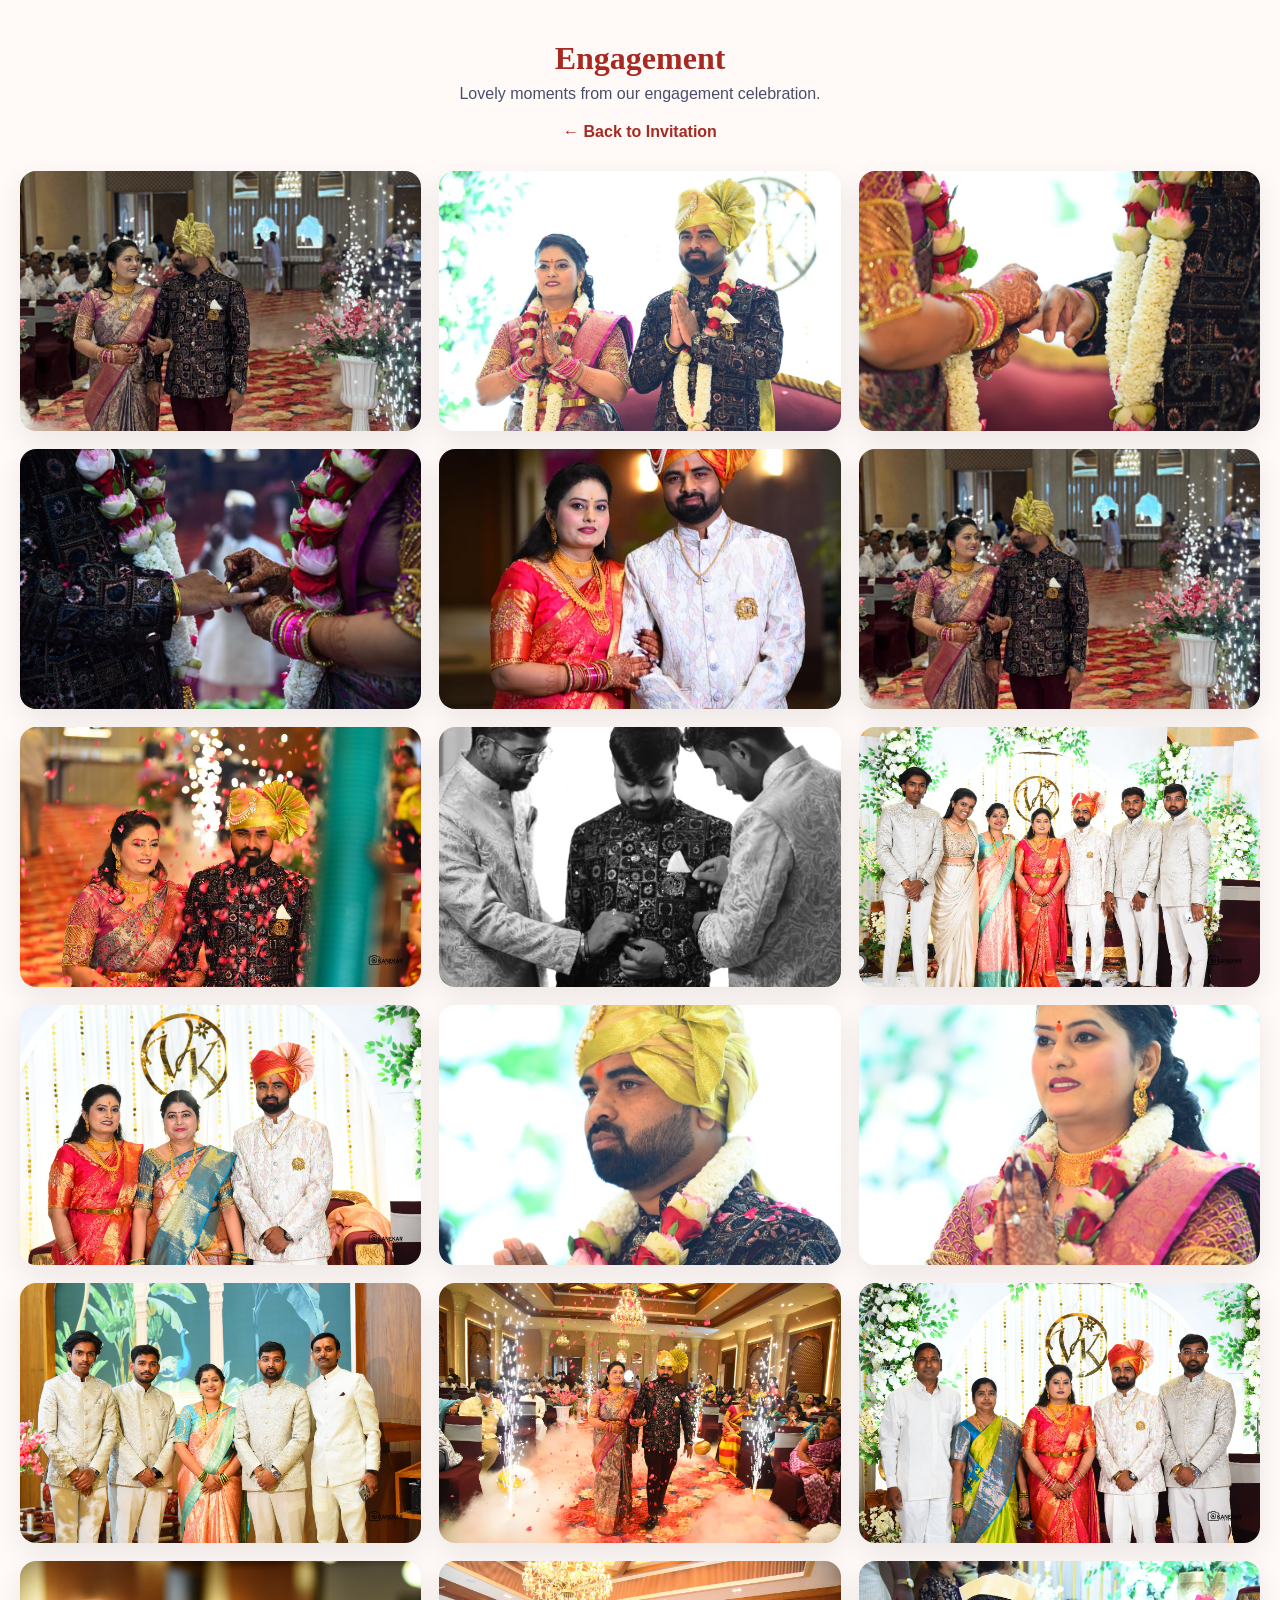
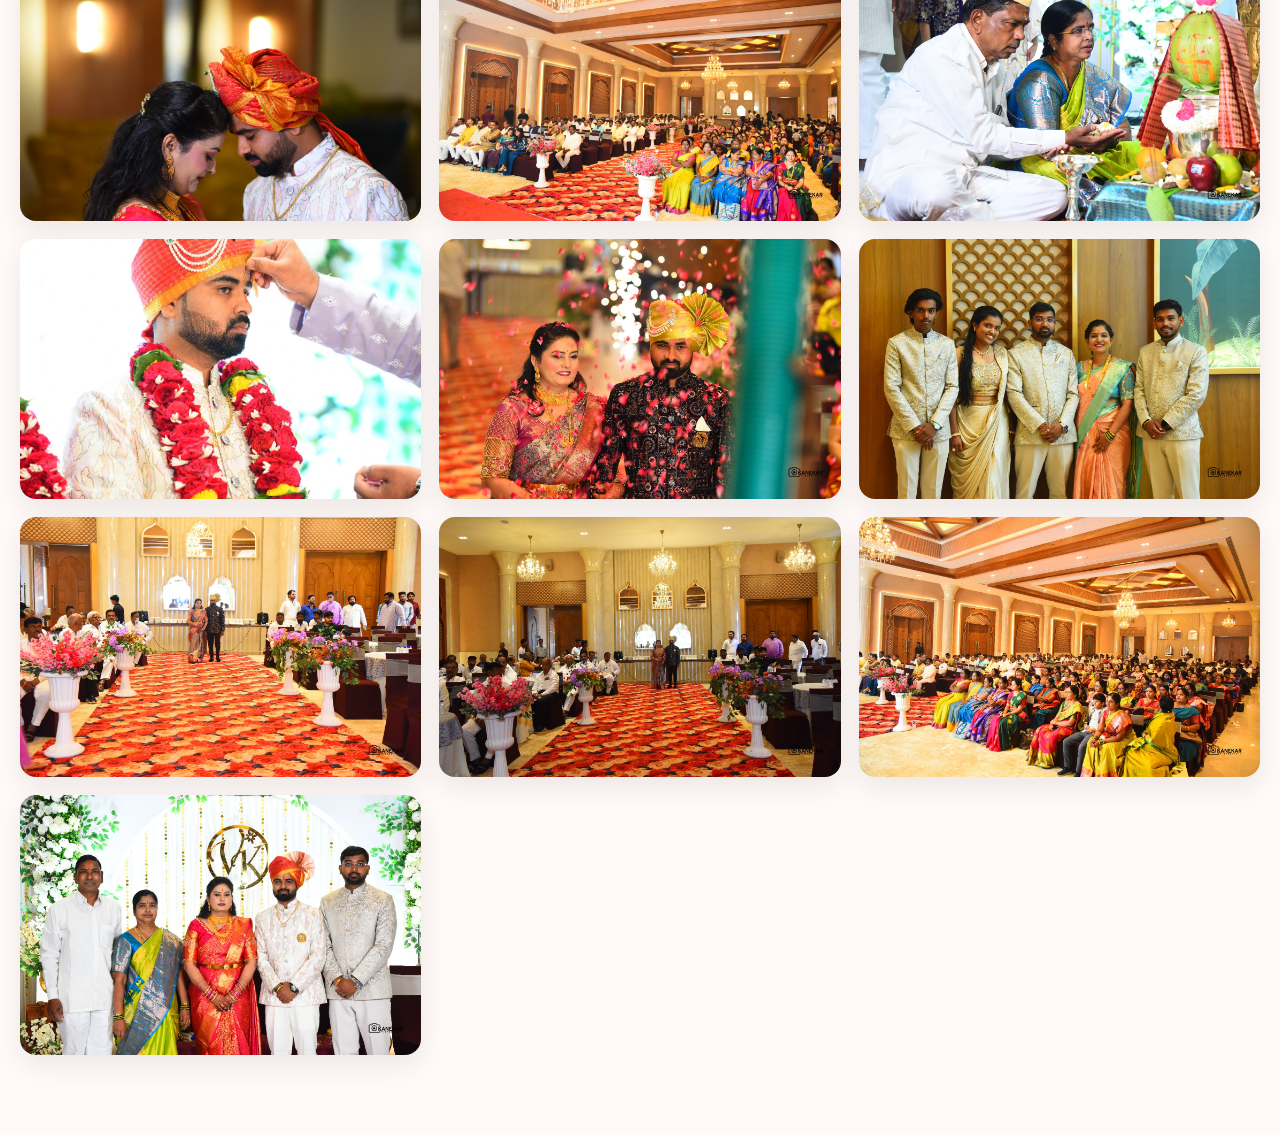
==== engagement.html @ efcaa535 "Initial commit" ====
<!DOCTYPE html>
<html lang="en">
<head>
  <meta charset="UTF-8" />
  <meta name="viewport" content="width=device-width, initial-scale=1.0" />
  <meta http-equiv="Cache-Control" content="no-cache, no-store, must-revalidate">
  <meta http-equiv="Pragma" content="no-cache">
  <meta http-equiv="Expires" content="0">
  <title>Engagement</title>
  <link rel="stylesheet" href="style.css" />
  <style>
    body { background: #fffaf7; color: #4a4e69; }
    .album-page { max-width: 1400px; margin: 0 auto; padding: 40px 20px 80px; }
    .album-header { text-align: center; margin-bottom: 30px; }
    .album-header h1 { font-family: 'Cinzel', serif; color: #a62a22; margin-bottom: 8px; }
    .album-grid { display: grid; grid-template-columns: repeat(3, 1fr); gap: 18px; }
    .album-card { background: #fff; border-radius: 16px; overflow: hidden; box-shadow: 0 10px 28px rgba(0,0,0,0.08); }
    .album-card img { width: 100%; height: 260px; object-fit: cover; display: block; }
    .back-link { display: inline-block; margin-top: 20px; color: #a62a22; text-decoration: none; font-weight: 600; }
    @media (max-width: 768px) { .album-grid { grid-template-columns: 1fr; } }
  </style>
</head>
<body>
  <div class="album-page">
    <div class="album-header">
      <h1>Engagement</h1>
      <p>Lovely moments from our engagement celebration.</p>
      <a class="back-link" href="index.html">← Back to Invitation</a>
    </div>
    <div class="album-grid">
      <div class="album-card"><img src="engaagment/1.jpeg" alt="Engagement 1" loading="lazy"></div>
      <div class="album-card"><img src="engaagment/2.jpeg" alt="Engagement 2" loading="lazy"></div>
      <div class="album-card"><img src="engaagment/3.jpeg" alt="Engagement 3" loading="lazy"></div>
      <div class="album-card"><img src="engaagment/4.jpeg" alt="Engagement 4" loading="lazy"></div>
      <div class="album-card"><img src="engaagment/5.jpeg" alt="Engagement 5" loading="lazy"></div>
      <div class="album-card"><img src="engaagment/6.jpeg" alt="Engagement 6" loading="lazy"></div>
      <div class="album-card"><img src="engaagment/7.jpeg" alt="Engagement 7" loading="lazy"></div>
      <div class="album-card"><img src="engaagment/8.jpeg" alt="Engagement 8" loading="lazy"></div>
      <div class="album-card"><img src="engaagment/9.jpeg" alt="Engagement 9" loading="lazy"></div>
      <div class="album-card"><img src="engaagment/10.jpeg" alt="Engagement 10" loading="lazy"></div>
      <div class="album-card"><img src="engaagment/11.jpeg" alt="Engagement 11" loading="lazy"></div>
      <div class="album-card"><img src="engaagment/12.jpeg" alt="Engagement 12" loading="lazy"></div>
      <div class="album-card"><img src="engaagment/13.jpeg" alt="Engagement 13" loading="lazy"></div>
      <div class="album-card"><img src="engaagment/14.jpeg" alt="Engagement 14" loading="lazy"></div>
      <div class="album-card"><img src="engaagment/15.jpeg" alt="Engagement 15" loading="lazy"></div>
      <div class="album-card"><img src="engaagment/16.jpeg" alt="Engagement 16" loading="lazy"></div>
      <div class="album-card"><img src="engaagment/17.jpeg" alt="Engagement 17" loading="lazy"></div>
      <div class="album-card"><img src="engaagment/18.jpeg" alt="Engagement 18" loading="lazy"></div>
      <div class="album-card"><img src="engaagment/19.jpeg" alt="Engagement 19" loading="lazy"></div>
      <div class="album-card"><img src="engaagment/20.jpeg" alt="Engagement 20" loading="lazy"></div>
      <div class="album-card"><img src="engaagment/21.jpeg" alt="Engagement 21" loading="lazy"></div>
      <div class="album-card"><img src="engaagment/22.jpeg" alt="Engagement 22" loading="lazy"></div>
      <div class="album-card"><img src="engaagment/23.jpeg" alt="Engagement 23" loading="lazy"></div>
      <div class="album-card"><img src="engaagment/24.jpeg" alt="Engagement 24" loading="lazy"></div>
      <div class="album-card"><img src="engaagment/25.jpeg" alt="Engagement 25" loading="lazy"></div>
    </div>
  </div>
</body>
</html>
---- style.css ----
/* --- CSS RESET & VARIABLES --- */
* {
    margin: 0;
    padding: 0;
    box-sizing: border-box;
    cursor: url('data:image/svg+xml;utf8,<svg xmlns="http://www.w3.org/2000/svg" width="32" height="32" viewBox="0 0 24 24"><path fill="%23d4a373" d="M12 2C6.48 2 2 6.48 2 12s4.48 10 10 10 10-4.48 10-10S17.52 2 12 2zm0 18c-4.42 0-8-3.58-8-8s3.58-8 8-8 8 3.58 8 8-3.58 8-8 8zm0-13c-2.76 0-5 2.24-5 5s2.24 5 5 5 5-2.24 5-5-2.24-5-5-5z"/></svg>') 8 8, auto;
}

a { cursor: pointer; }

:root {
    --primary-rose: #d4a373;
    --pastel-pink: #fae1dd;
    --dark-gold: #b5835a;
    --text-dark: #4a4e69;
    --bg-light: #fefae0;
    --white: #ffffff;
}

body {
    font-family: 'Montserrat', sans-serif;
    background-color: var(--bg-light);
    color: var(--text-dark);
    overflow-x: hidden;
}

/* --- 💫 LOADER ANIMATION --- */
#loader {
    position: fixed;
    top: 0;
    left: 0;
    width: 100%;
    height: 100%;
    display: flex;
    overflow: hidden;
    justify-content: center;
    align-items: center;
    z-index: 99999;
    opacity: 1;
    visibility: visible;
    transition: opacity 0.5s ease, visibility 0.5s ease;
}

#loader.hidden {
    opacity: 0;
    visibility: hidden;
}

.loader-inner {
    text-align: center;
}

.heart-beat {
    font-size: 4rem;
    animation: heartBeat 1.3s ease-in-out infinite;
    margin-bottom: 20px;
}

@keyframes heartBeat {
    0% { transform: scale(1); }
    25% { transform: scale(1.3); }
    50% { transform: scale(1); }
}

#loader p {
    font-family: 'Cinzel', serif;
    color: var(--dark-gold);
    font-size: 1.2rem;
    letter-spacing: 2px;
}

/* --- 📊 SCROLL PROGRESS BAR --- */
.scroll-progress {
    position: fixed;
    top: 0;
    left: 0;
    height: 4px;
    background: linear-gradient(90deg, #d4a373, #b5835a);
    width: 0%;
    z-index: 1000;
    box-shadow: 0 0 10px rgba(212, 163, 115, 0.5);
}

/* --- ⬆️ BACK TO TOP BUTTON --- */
.back-to-top {
    position: fixed;
    bottom: 24px;
    right: 24px;
    width: 48px;
    height: 48px;
    background-color: var(--primary-rose);
    color: var(--white);
    border: none;
    border-radius: 50%;
    font-size: 1.2rem;
    cursor: pointer;
    z-index: 998;
    opacity: 0;
    visibility: hidden;
    transition: all 0.3s ease;
    box-shadow: 0 4px 12px rgba(212, 163, 115, 0.4);
}

.back-to-top.show {
    opacity: 1;
    visibility: visible;
}

.back-to-top:hover {
    background-color: var(--dark-gold);
    transform: translateY(-3px);
    box-shadow: 0 6px 16px rgba(212, 163, 115, 0.5);
}

/* --- REUSABLE COMPONENTS --- */
.btn {
    display: inline-block;
    padding: 12px 28px;
    background-color: var(--primary-rose);
    color: var(--white);
    border: none;
    border-radius: 30px;
    font-family: 'Montserrat', sans-serif;
    font-weight: 500;
    text-decoration: none;
    cursor: pointer;
    transition: all 0.3s ease;
    box-shadow: 0 4px 15px rgba(212, 163, 115, 0.3);
}

.btn:hover {
    background-color: var(--dark-gold);
    transform: translateY(-2px);
}

.section-title {
    font-family: 'Cinzel', serif;
    font-size: 2.2rem;
    text-align: center;
    color: var(--dark-gold);
    margin-bottom: 10px;
    position: relative;
}

.section-subtitle {
    text-align: center;
    font-size: 1rem;
    font-style: italic;
    margin-bottom: 40px;
    color: #777;
}

/* --- 🌸 WELCOME GATEWAY OVERLAY --- */
.welcome-overlay {
    position: fixed;
    top: 0;
    left: 0;
    width: 100%;
    height: 100%;
    background: linear-gradient(135deg, var(--pastel-pink) 0%, #fcd5ce 100%);
    display: flex;
    justify-content: center;
    align-items: center;
    z-index: 10000;
    transition: transform 0.8s cubic-bezier(0.77, 0, 0.175, 1);
}

.welcome-overlay.dismissed {
    transform: translateY(-100%);
}

.welcome-card {
    background: rgba(255, 255, 255, 0.9);
    padding: 40px 30px;
    border-radius: 20px;
    text-align: center;
    box-shadow: 0 15px 35px rgba(0,0,0,0.1);
    max-width: 450px;
    width: 90%;
    border: 1px solid rgba(255,255,255,0.5);
    backdrop-filter: blur(10px);
    animation: fadeIn 1.2s ease-out;
}

.initials {
    font-family: 'Cinzel', serif;
    font-size: 3rem;
    color: var(--dark-gold);
    letter-spacing: 4px;
    margin: 15px 0;
}

.couple-welcome-names {
    font-family: 'Great Vibes', cursive;
    font-size: 3rem;
    color: var(--primary-rose);
    margin: 15px 0;
}

.click-instruction {
    font-size: 0.85rem;
    color: #666;
    margin-bottom: 20px;
}

/* --- 🎵 MUSIC CONTROLS IN OVERLAY --- */
.music-controls-overlay {
    margin-top: 25px;
    padding-top: 20px;
    border-top: 1px solid rgba(0, 0, 0, 0.1);
    display: flex;
    align-items: center;
    justify-content: center;
    gap: 12px;
    flex-wrap: wrap;
}

.music-controls-overlay label {
    font-size: 0.9rem;
    color: var(--text-dark);
    font-weight: 500;
}

.volume-slider {
    width: 120px;
    height: 5px;
    border-radius: 5px;
    background: linear-gradient(90deg, var(--pastel-pink), var(--primary-rose));
    outline: none;
    -webkit-appearance: none;
    appearance: none;
}

.volume-slider::-webkit-slider-thumb {
    -webkit-appearance: none;
    appearance: none;
    width: 16px;
    height: 16px;
    border-radius: 50%;
    background: var(--dark-gold);
    cursor: pointer;
    box-shadow: 0 2px 5px rgba(0, 0, 0, 0.2);
}

.volume-slider::-moz-range-thumb {
    width: 16px;
    height: 16px;
    border-radius: 50%;
    background: var(--dark-gold);
    cursor: pointer;
    border: none;
    box-shadow: 0 2px 5px rgba(0, 0, 0, 0.2);
}

#volume-display {
    font-size: 0.85rem;
    color: var(--dark-gold);
    font-weight: 600;
    min-width: 40px;
}

/* --- 🎵 FLOATING MUSIC BUTTON --- */
.music-toggle {
    position: fixed;
    bottom: 24px;
    right: 24px;
    width: 60px;
    height: 60px;
    border-radius: 50%;
    background: rgba(255, 255, 255, 0.96);
    border: 2px solid rgba(255, 255, 255, 0.96);
    color: #c67f22;
    font-size: 1.45rem;
    cursor: pointer;
    z-index: 999;
    box-shadow: 0 18px 42px rgba(0,0,0,0.32);
    display: flex;
    justify-content: center;
    align-items: center;
    backdrop-filter: blur(18px);
}

.music-toggle span {
    position: absolute;
    width: 1px;
    height: 1px;
    padding: 0;
    margin: -1px;
    overflow: hidden;
    clip: rect(0, 0, 0, 0);
    white-space: nowrap;
    border: 0;
}

.music-toggle:hover {
    transform: scale(1.08);
    box-shadow: 0 18px 40px rgba(0,0,0,0.32);
}

.music-toggle i {
    text-shadow: 0 2px 8px rgba(0,0,0,0.25);
}

.music-toggle.hidden { display: none; }

/* --- 🌸 PETALS ANIMATION --- */
#petals-container {
    position: fixed;
    top: 0;
    left: 0;
    width: 100%;
    height: 100%;
    pointer-events: none;
    z-index: 99;
    overflow: hidden;
}

.petal {
    position: absolute;
    background-color: #ffb5a7;
    border-radius: 150% 0 150% 0;
    opacity: 0.7;
    animation: fall linear infinite;
}

@keyframes fall {
    0% { transform: translateY(-10%) rotate(0deg); opacity: 0; }
    10% { opacity: 0.7; }
    90% { opacity: 0.7; }
    100% { transform: translateY(110vh) rotate(360deg); opacity: 0; }
}

/* --- 💕 FLOATING HEARTS --- */
#hearts-container {
    position: fixed;
    top: 0;
    left: 0;
    width: 100%;
    height: 100%;
    pointer-events: none;
    z-index: 99;
    overflow: hidden;
}

.heart {
    position: absolute;
    color: #ff69b4;
    opacity: 0.7;
    font-size: 1.5rem;
    animation: floatHeart linear infinite;
    text-shadow: 0 0 5px rgba(255, 105, 180, 0.5);
}

@keyframes floatHeart {
    0% { transform: translateY(0) translateX(0) rotate(0deg); opacity: 0; }
    10% { opacity: 0.8; }
    90% { opacity: 0.8; }
    100% { transform: translateY(-100vh) translateX(100px) rotate(360deg); opacity: 0; }
}

/* --- CONTENT BLUR INITIALIZATION --- */
.blur-content {
    filter: blur(10px);
    transition: filter 1s ease;
}

.clear-content {
    filter: blur(0);
}

/* --- ❤️ HERO SECTION --- */
.hero-section {
    position: relative;
    height: 100vh;
    display: flex;
    justify-content: center;
    align-items: center;
    text-align: center;
    overflow: hidden;
}

.hero-overlay {
    position: relative;
    z-index: 2;
    max-width: 980px;
    width: min(92%, 980px);
    margin: 0 auto;
    text-align: center;
    background: transparent !important;
    backdrop-filter: none !important;
    padding: 0 !important;
    border-radius: 0 !important;
    border: none !important;
    box-shadow: none !important;
}

.hero-overlay * {
    background: transparent !important;
}

.hero-details {
    display: inline-flex;
    justify-content: center;
    align-items: center;
    gap: 14px;
    flex-wrap: wrap;
    font-size: 0.98rem;
    color: rgba(255, 255, 255, 0.92);
    margin-top: 18px;
}

.hero-details span {
    display: inline-flex;
    align-items: center;
    gap: 8px;
    font-size: 0.95rem;
}

.hero-details i {
    font-size: 0.82rem;
    color: #f8e5b8;
}

.hero-tagline {
    font-size: 0.92rem;
    letter-spacing: 0.28em;
}

.hero-overlay .main-title {
    font-size: clamp(4.2rem, 8vw, 6.4rem);
}

.hero-landing-text .hero-subtitle {
    font-size: 1.15rem;
}

.hero-overlay .ampersand {
    color: #f2c04e;
}

.hero-carousel-overlay {
    position: absolute;
    inset: 0;
    background: linear-gradient(180deg, rgba(0, 0, 0, 0.12), rgba(0, 0, 0, 0.24));
}

.hero-overlay {
    position: relative;
    z-index: 2;
    max-width: 100%;
    width: 100%;
    margin: 0 auto;
    text-align: center;
    background: transparent !important;
    backdrop-filter: none !important;
    padding: 0 !important;
    border-radius: 0 !important;
    border: none !important;
    box-shadow: none !important;
}

.hero-overlay * {
    background: transparent !important;
    border: none !important;
    box-shadow: none !important;
}

.hero-details {
    display: inline-flex;
    justify-content: center;
    align-items: center;
    flex-wrap: wrap;
    gap: 12px;
    font-size: 0.95rem;
    color: rgba(255, 255, 255, 0.92);
    margin-top: 16px;
}

.hero-details span {
    display: inline-flex;
    align-items: center;
    gap: 8px;
    font-size: 0.95rem;
    font-weight: 400;
}

.hero-details i {
    font-size: 0.8rem;
    color: #f8e5b8;
}

.hero-tagline {
    font-size: 0.9rem;
    letter-spacing: 0.28em;
}

.hero-overlay .main-title {
    font-size: clamp(4.4rem, 8vw, 6.6rem);
}

.hero-landing-text .hero-subtitle {
    font-size: 1.1rem;
}

.hero-carousel-container {
    position: absolute;
    inset: 0;
    z-index: 0;
}

.hero-carousel-track {
    position: relative;
    width: 100%;
    height: 100%;
}

.hero-carousel-slide {
    position: absolute;
    inset: 0;
    opacity: 0;
    transition: opacity 0.7s ease;
}

.hero-carousel-slide.active {
    opacity: 1;
}

.hero-carousel-slide img {
    width: 100%;
    height: 100%;
    object-fit: cover;
    object-position: center;
}

.hero-carousel-overlay {
    position: absolute;
    inset: 0;
    background: linear-gradient(180deg, rgba(15, 10, 10, 0.28), rgba(15, 10, 10, 0.48));
}

.save-the-date {
    font-family: 'Montserrat', sans-serif;
    letter-spacing: 5px;
    font-size: 0.9rem;
    font-weight: 600;
    color: var(--text-dark);
}

.main-title {
    font-family: 'Great Vibes', cursive;
    font-size: 4.5rem;
    color: var(--dark-gold);
    margin: 20px 0;
    line-height: 1.1;
}

.hero-date {
    font-family: 'Cinzel', serif;
    font-size: 1.8rem;
    margin-top: 20px;
    letter-spacing: 3px;
    color: #f5cf79;
}

/* --- ⏳ COUNTDOWN SECTION --- */
.countdown-section {
    padding: 60px 20px;
    background-color: #fff;
    text-align: center;
}

.countdown-container {
    display: flex;
    justify-content: center;
    gap: 20px;
    margin-top: 30px;
    flex-wrap: wrap;
}

.countdown-box {
    background: var(--pastel-pink);
    min-width: 90px;
    padding: 15px;
    border-radius: 12px;
    box-shadow: 0 4px 10px rgba(0,0,0,0.05);
}

.countdown-box span {
    font-family: 'Cinzel', serif;
    font-size: 2rem;
    font-weight: bold;
    color: var(--dark-gold);
}

/* --- 📷 GALLERY SECTION --- */
.gallery-section {
    padding: 0;
    position: relative;
    min-height: 600px;
    display: flex;
    flex-direction: column;
    justify-content: flex-end;
    overflow: hidden;
}

.gallery-section .section-title {
    position: relative;
    z-index: 10;
    padding-top: 60px;
    padding-bottom: 10px;
    background: linear-gradient(180deg, rgba(0,0,0,0.8) 0%, rgba(0,0,0,0.3) 100%);
    color: var(--white);
    margin-bottom: 0;
}

.gallery-section .section-subtitle {
    position: relative;
    z-index: 10;
    color: rgba(255, 255, 255, 0.9);
    margin-bottom: 30px;
    padding-bottom: 30px;
    background: linear-gradient(180deg, rgba(0,0,0,0.3) 0%, transparent 100%);
}

/* --- 🎠 ROTATING CAROUSEL --- */
.carousel-container {
    position: absolute;
    top: 0;
    left: 0;
    width: 100%;
    height: 100%;
    overflow: hidden;
}

.carousel-track {
    position: relative;
    width: 100%;
    height: 100%;
    display: flex;
    transition: transform 0.8s cubic-bezier(0.4, 0, 0.2, 1);
}

.carousel-slide {
    position: absolute;
    width: 100%;
    height: 100%;
    top: 0;
    left: 0;
    opacity: 0;
    transition: opacity 0.8s ease-in-out;
}

.carousel-slide.active {
    opacity: 1;
}

.carousel-slide img {
    width: 100%;
    height: 100%;
    object-fit: cover;
    object-position: center;
}

.carousel-overlay {
    position: absolute;
    top: 0;
    left: 0;
    width: 100%;
    height: 100%;
    background: linear-gradient(180deg, rgba(0,0,0,0.3) 0%, rgba(0,0,0,0.5) 100%);
    z-index: 5;
}

/* --- 🎛️ CAROUSEL CONTROLS --- */
.carousel-controls {
    position: absolute;
    bottom: 30px;
    left: 50%;
    transform: translateX(-50%);
    z-index: 20;
    display: flex;
    align-items: center;
    gap: 30px;
}

.carousel-btn {
    background: rgba(255, 255, 255, 0.3);
    border: 2px solid rgba(255, 255, 255, 0.6);
    color: var(--white);
    width: 40px;
    height: 40px;
    border-radius: 50%;
    cursor: pointer;
    display: flex;
    justify-content: center;
    align-items: center;
    font-size: 1rem;
    transition: all 0.3s ease;
    backdrop-filter: blur(5px);
}

.carousel-btn:hover {
    background: rgba(255, 255, 255, 0.5);
    border-color: rgba(255, 255, 255, 1);
    transform: scale(1.1);
}

.carousel-dots {
    display: flex;
    gap: 10px;
    justify-content: center;
}

.dot {
    width: 10px;
    height: 10px;
    border-radius: 50%;
    background: rgba(255, 255, 255, 0.4);
    cursor: pointer;
    transition: all 0.3s ease;
    border: 1px solid rgba(255, 255, 255, 0.6);
}

.dot.active {
    background: var(--primary-rose);
    border-color: var(--primary-rose);
    width: 30px;
    border-radius: 5px;
}

.dot:hover {
    background: rgba(255, 255, 255, 0.7);
}

/* --- 💍 EVENTS SECTION --- */
.events-section {
    padding: 80px 20px;
    background-color: #fff;
}

.events-grid {
    display: flex;
    justify-content: center;
    margin-top: 30px;
}

.event-card {
    background-color: var(--bg-light);
    border: 1px solid var(--pastel-pink);
    padding: 40px;
    border-radius: 15px;
    text-align: center;
    max-width: 400px;
    width: 100%;
    box-shadow: 0 6px 20px rgba(0,0,0,0.04);
}

.event-icon {
    font-size: 2.5rem;
    color: var(--dark-gold);
    margin-bottom: 15px;
}

.event-card h3 {
    font-family: 'Cinzel', serif;
    margin-bottom: 15px;
}

/* --- 📍 VENUE SECTION --- */
.venue-section {
    padding: 80px 20px;
    text-align: center;
}

.venue-card {
    background-color: #fff;
    max-width: 600px;
    margin: 0 auto;
    padding: 40px 20px;
    border-radius: 15px;
    box-shadow: 0 4px 25px rgba(0,0,0,0.05);
}

.venue-card h3 {
    font-family: 'Cinzel', serif;
    color: var(--dark-gold);
    margin-bottom: 15px;
}

.address {
    line-height: 1.6;
    margin-bottom: 25px;
}

.map-container {
    margin: 30px auto;
    width: 100%;
    height: 400px;
    border-radius: 15px;
    overflow: hidden;
    box-shadow: 0 4px 15px rgba(0,0,0,0.1);
}

.map-container iframe {
    border-radius: 15px;
}

/* --- 💌 RSVP & CONTACTS --- */
.rsvp-section {
    padding: 80px 20px;
    background-color: #fff;
}

.contact-grid {
    display: flex;
    justify-content: center;
    gap: 30px;
    flex-wrap: wrap;
    margin-top: 30px;
}

.contact-card {
    background-color: var(--bg-light);
    padding: 25px;
    border-radius: 12px;
    min-width: 280px;
    text-align: center;
    box-shadow: 0 4px 15px rgba(0,0,0,0.03);
}

.contact-card h4 {
    font-family: 'Cinzel', serif;
    margin-bottom: 10px;
}

.action-buttons {
    display: flex;
    justify-content: center;
    gap: 10px;
    margin-top: 15px;
}

.inline-btn {
    padding: 8px 16px;
    font-size: 0.85rem;
    border-radius: 20px;
}

.call-btn { background-color: #4a4e69; }
.wa-btn { background-color: #25D366; box-shadow: none; }

/* --- FOOTER --- */
footer {
    text-align: center;
    padding: 40px 20px;
    background-color: var(--text-dark);
    color: var(--white);
    font-size: 0.9rem;
}

/* --- ANIMATIONS --- */
@keyframes fadeIn {
    from { opacity: 0; transform: scale(0.95); }
    to { opacity: 1; transform: scale(1); }
}

/* --- MOBILE RESPONSIVENESS --- */
@media(max-width: 768px) {
    .main-title { font-size: 3rem; }
    .countdown-container { gap: 10px; }
    
    .gallery-section {
        min-height: 400px;
    }
    
    .carousel-controls {
        bottom: 15px;
        gap: 15px;
    }
    
    .carousel-btn {
        width: 35px;
        height: 35px;
        font-size: 0.8rem;
    }
    
    .dot {
        width: 8px;
        height: 8px;
    }
    
    .dot.active {
        width: 24px;
    }
}

/* --- SINGLE PAGE SCREENSHOT LAYOUT --- */
.blur-content {
    filter: none;
}

.hero-section {
    position: relative;
    overflow: hidden;
    min-height: 100vh;
    background: #110c10;
}

.hero-carousel-container {
    position: absolute;
    inset: 0;
    z-index: 0;
}

.hero-carousel-track {
    position: relative;
    width: 100%;
    height: 100%;
}

.hero-carousel-slide {
    position: absolute;
    inset: 0;
    opacity: 0;
    transition: opacity 0.8s ease;
}

.hero-carousel-slide.active {
    opacity: 1;
}

.hero-carousel-slide img {
    width: 100%;
    height: 100%;
    object-fit: cover;
    object-position: center;
}

.hero-carousel-overlay {
    position: absolute;
    inset: 0;
    background: linear-gradient(180deg, rgba(0, 0, 0, 0.16), rgba(0, 0, 0, 0.34));
}

.hero-overlay {
    position: relative;
    z-index: 2;
    width: min(88%, 980px);
    margin: 0 auto;
    text-align: center;
    background: transparent !important;
    backdrop-filter: none !important;
    padding: 0;
    border-radius: 0;
    border: none !important;
    box-shadow: none !important;
}

.hero-tagline {
    font-family: 'Montserrat', sans-serif;
    letter-spacing: 0.28em;
    text-transform: uppercase;
    font-size: 0.9rem;
    color: rgba(255, 240, 210, 0.84);
    margin-bottom: 18px;
}

.hero-overlay .main-title {
    font-family: 'Great Vibes', cursive;
    font-size: clamp(4.2rem, 8vw, 6.4rem);
    color: #fff;
    margin: 6px 0 14px;
    line-height: 1.02;
    text-shadow: 0 12px 40px rgba(0, 0, 0, 0.55);
}

.hero-landing-text .hero-subtitle {
    font-size: 1.15rem;
    margin-top: 4px;
    margin-bottom: 16px;
    color: rgba(255, 255, 255, 0.94);
    font-style: italic;
    text-shadow: 0 4px 18px rgba(0, 0, 0, 0.35);
}

.hero-details {
    display: inline-flex;
    justify-content: center;
    align-items: center;
    flex-wrap: wrap;
    gap: 18px;
    width: min(760px, 100%);
    padding: 10px 24px;
    font-size: 0.96rem;
    color: rgba(255, 255, 255, 0.94);
    margin: 18px auto 0;
    background: rgba(0, 0, 0, 0.18);
    border-radius: 999px;
    backdrop-filter: blur(6px);
    box-shadow: inset 0 0 0 1px rgba(255,255,255,0.08);
}

.hero-details span {
    display: inline-flex;
    align-items: center;
    gap: 10px;
    min-width: 260px;
    justify-content: center;
}

.hero-details i {
    font-size: 0.88rem;
    color: #f8e5b8;
}

.hero-pill {
    display: inline-block;
    padding: 7px 18px;
    border-radius: 999px;
    border: 1px solid rgba(242, 193, 78, 0.48);
    color: #f7dd9d;
    font-size: 0.8rem;
    margin-bottom: 16px;
    background: rgba(48, 29, 18, 0.26);
}

.hero-overlay .main-title,
.hero-landing-text .hero-subtitle,
.hero-landing-text .hero-details {
    color: #fff;
}

.hero-overlay .ampersand {
    color: #e7c25f;
}

.event-section,
.ganesh-section,
.celebration-section {
    padding: 80px 24px;
}

.ganesh-section {
    background: #151010;
    padding: 80px 24px 60px;
}

.ganesh-photo-wrapper {
    position: relative;
    width: min(860px, 100%);
    min-height: 520px;
    margin: 0 auto;
    border-radius: 18px;
    overflow: hidden;
    box-shadow: 0 22px 50px rgba(0, 0, 0, 0.32);
}

.ganesh-photo-wrapper img {
    width: 100%;
    height: 100%;
    display: block;
    object-fit: cover;
    object-position: center center;
}

.ganesh-overlay {
    position: absolute;
    inset: 0;
    display: flex;
    flex-direction: column;
    justify-content: center;
    align-items: center;
    padding: 28px;
    text-align: center;
    background: linear-gradient(135deg, rgba(8, 5, 5, 0.25), rgba(8, 5, 5, 0.82));
}

.ganesh-overlay .section-badge {
    margin-bottom: 16px;
    background: rgba(48, 29, 18, 0.55);
}

.ganesh-overlay .section-title {
    color: #fffef8;
    margin-bottom: 20px;
    background: none;
    padding: 0;
    font-size: clamp(1.8rem, 3.2vw, 2.6rem);
}

.ganesh-overlay .countdown-container {
    margin-top: 0;
    gap: 12px;
}

.ganesh-overlay .countdown-box {
    min-width: 78px;
    padding: 12px 10px;
    background: rgba(255, 255, 255, 0.16);
    border: 1px solid rgba(255, 255, 255, 0.2);
    backdrop-filter: blur(10px);
}

.ganesh-overlay .countdown-box span {
    color: #ffe3a1;
    font-size: 1.6rem;
}

.ganesh-overlay .countdown-box p {
    color: #f8efe3;
    font-size: 0.8rem;
    margin-top: 4px;
}

.event-section.alternate {
    background: #1c1010;
}

.event-split {
    display: grid;
    grid-template-columns: 1fr 1fr;
    max-width: 1400px;
    margin: 0 auto;
    min-height: 480px;
    overflow: hidden;
    border-radius: 0;
}

.event-split.reverse {
    direction: rtl;
}

.event-split.reverse .event-copy,
.event-split.reverse .event-media {
    direction: ltr;
}

.event-copy {
    background: #241516;
    color: #f7efe6;
    display: flex;
    flex-direction: column;
    justify-content: center;
    padding: 56px 28px;
}

.section-badge {
    display: inline-block;
    width: fit-content;
    padding: 8px 18px;
    border: 1px solid rgba(212, 163, 115, 0.35);
    border-radius: 999px;
    color: #d8aa18;
    text-transform: uppercase;
    letter-spacing: 2px;
    font-size: 0.8rem;
    margin-bottom: 28px;
}

.section-heading {
    font-family: 'Cinzel', serif;
    font-size: clamp(2.2rem, 4vw, 4rem);
    color: #fff;
    margin-bottom: 14px;
}

.event-lead {
    font-family: 'Great Vibes', cursive;
    font-size: 1.6rem;
    color: rgba(255,255,255,0.72);
    margin-bottom: 28px;
    line-height: 1.4;
}

.event-meta {
    font-size: 1.02rem;
    margin-bottom: 14px;
    color: rgba(255,255,255,0.88);
}

.event-meta i {
    color: #d8aa18;
    margin-right: 10px;
}

.event-media {
    min-height: 480px;
    background: #130c0c;
}

.event-media img {
    width: 100%;
    height: 100%;
    object-fit: cover;
    display: block;
}

.gallery-section.memories-section {
    padding: 90px 24px 70px;
    background: #fff;
    min-height: auto;
}

.gallery-section.memories-section .section-title,
.celebration-section .section-title {
    background: none;
    color: #a62a22;
    padding: 0;
}

.invitee-section {
    position: relative;
    padding: 90px 24px;
    background: #0d090a;
}

.invitee-background {
    position: relative;
    min-height: 860px;
    border-radius: 24px;
    overflow: hidden;
    background: #0d090a url('family section.jpeg') center center/cover no-repeat;
    background-position: center center;
    background-size: cover;
    box-shadow: 0 20px 60px rgba(0,0,0,0.28);
}

.invitee-overlay {
    position: absolute;
    inset: 0;
    display: flex;
    flex-direction: column;
    justify-content: center;
    align-items: center;
    text-align: center;
    padding: 40px 28px;
    background: linear-gradient(180deg, rgba(8, 6, 6, 0.88), rgba(8, 6, 6, 0.42));
}

.invitee-section .section-title {
    color: #fff;
    margin-bottom: 10px;
}

.invitee-section .section-subtitle {
    color: #f8e6c6;
    font-size: 1.45rem;
    margin-bottom: 16px;
}

.invitee-note {
    color: rgba(255,255,255,0.9);
    max-width: 720px;
    margin: 0 auto;
    font-size: 1rem;
    line-height: 1.9;
}

.gallery-section.memories-section .section-subtitle,
.celebration-section .section-subtitle {
    background: none;
    color: #6f6b6a;
    padding-bottom: 0;
}

.gallery-preview-grid,
.celebration-preview-grid {
    max-width: 1200px;
    margin: 24px auto 0;
    display: grid;
    grid-template-columns: repeat(4, 1fr);
    gap: 18px;
}

.gallery-preview-card,
.celebration-card {
    border-radius: 16px;
    overflow: hidden;
    box-shadow: 0 10px 28px rgba(0,0,0,0.08);
    background: #fff;
}

.gallery-preview-card img,
.celebration-card img {
    width: 100%;
    height: 260px;
    object-fit: cover;
    display: block;
}

.section-actions {
    text-align: center;
    margin-top: 26px;
}

.celebration-section {
    background: #ffffff;
}

.venue-section {
    background: #201515;
}

.venue-section .section-title,
.venue-section .venue-card,
.venue-section .address,
.venue-section .venue-card h3 {
    color: inherit;
}

.venue-card {
    background: #fff;
}

@media (max-width: 1024px) {
    .event-split,
    .event-split.reverse {
        grid-template-columns: 1fr;
        direction: ltr;
    }

    .event-media {
        min-height: 340px;
    }

    .masonry-gallery {
        column-count: 2;
    }

    .celebration-grid {
        grid-template-columns: repeat(2, 1fr);
    }
}

@media (max-width: 768px) {
    .hero-overlay {
        padding: 34px 18px;
    }

    .hero-pill {
        margin-bottom: 12px;
    }

    .event-section,
    .ganesh-section,
    .celebration-section {
        padding: 56px 16px;
    }

    .event-copy {
        padding: 42px 20px;
    }

    .event-lead {
        font-size: 1.35rem;
    }

    .gallery-preview-grid,
    .celebration-preview-grid {
        grid-template-columns: 1fr;
    }

    .gallery-preview-card img,
    .celebration-card img {
        height: 220px;
    }
}

@media (max-width: 768px) {
    .hero-overlay {
        padding: 24px 14px;
    }

    .hero-tagline {
        font-size: 0.8rem;
        letter-spacing: 0.22em;
        margin-bottom: 12px;
    }

    .hero-overlay .main-title {
        font-size: clamp(3.2rem, 12vw, 4.8rem);
    }

    .hero-landing-text .hero-subtitle {
        font-size: 1rem;
        margin-bottom: 12px;
    }

    .hero-details {
        width: calc(100% - 32px);
        padding: 10px 16px;
        gap: 10px;
        font-size: 0.88rem;
        margin: 16px auto 0;
    }

    .hero-details span {
        min-width: auto;
        justify-content: center;
    }

    .hero-details i {
        font-size: 0.78rem;
    }

    .hero-section {
        min-height: 100vh;
    }

    .event-section,
    .ganesh-section,
    .celebration-section {
        padding: 50px 14px;
    }

    .event-copy {
        padding: 32px 16px;
    }

    .event-lead {
        font-size: 1.25rem;
    }

    .gallery-preview-grid,
    .celebration-preview-grid {
        grid-template-columns: 1fr;
    }

    .gallery-preview-card img,
    .celebration-card img {
        height: 220px;
    }

    .ganesh-photo-wrapper {
        min-height: 420px;
    }

    .ganesh-photo-wrapper img {
        object-position: top center;
    }

    .ganesh-overlay {
        padding: 20px;
    }

    .invitee-background {
        min-height: 520px;
    }
}
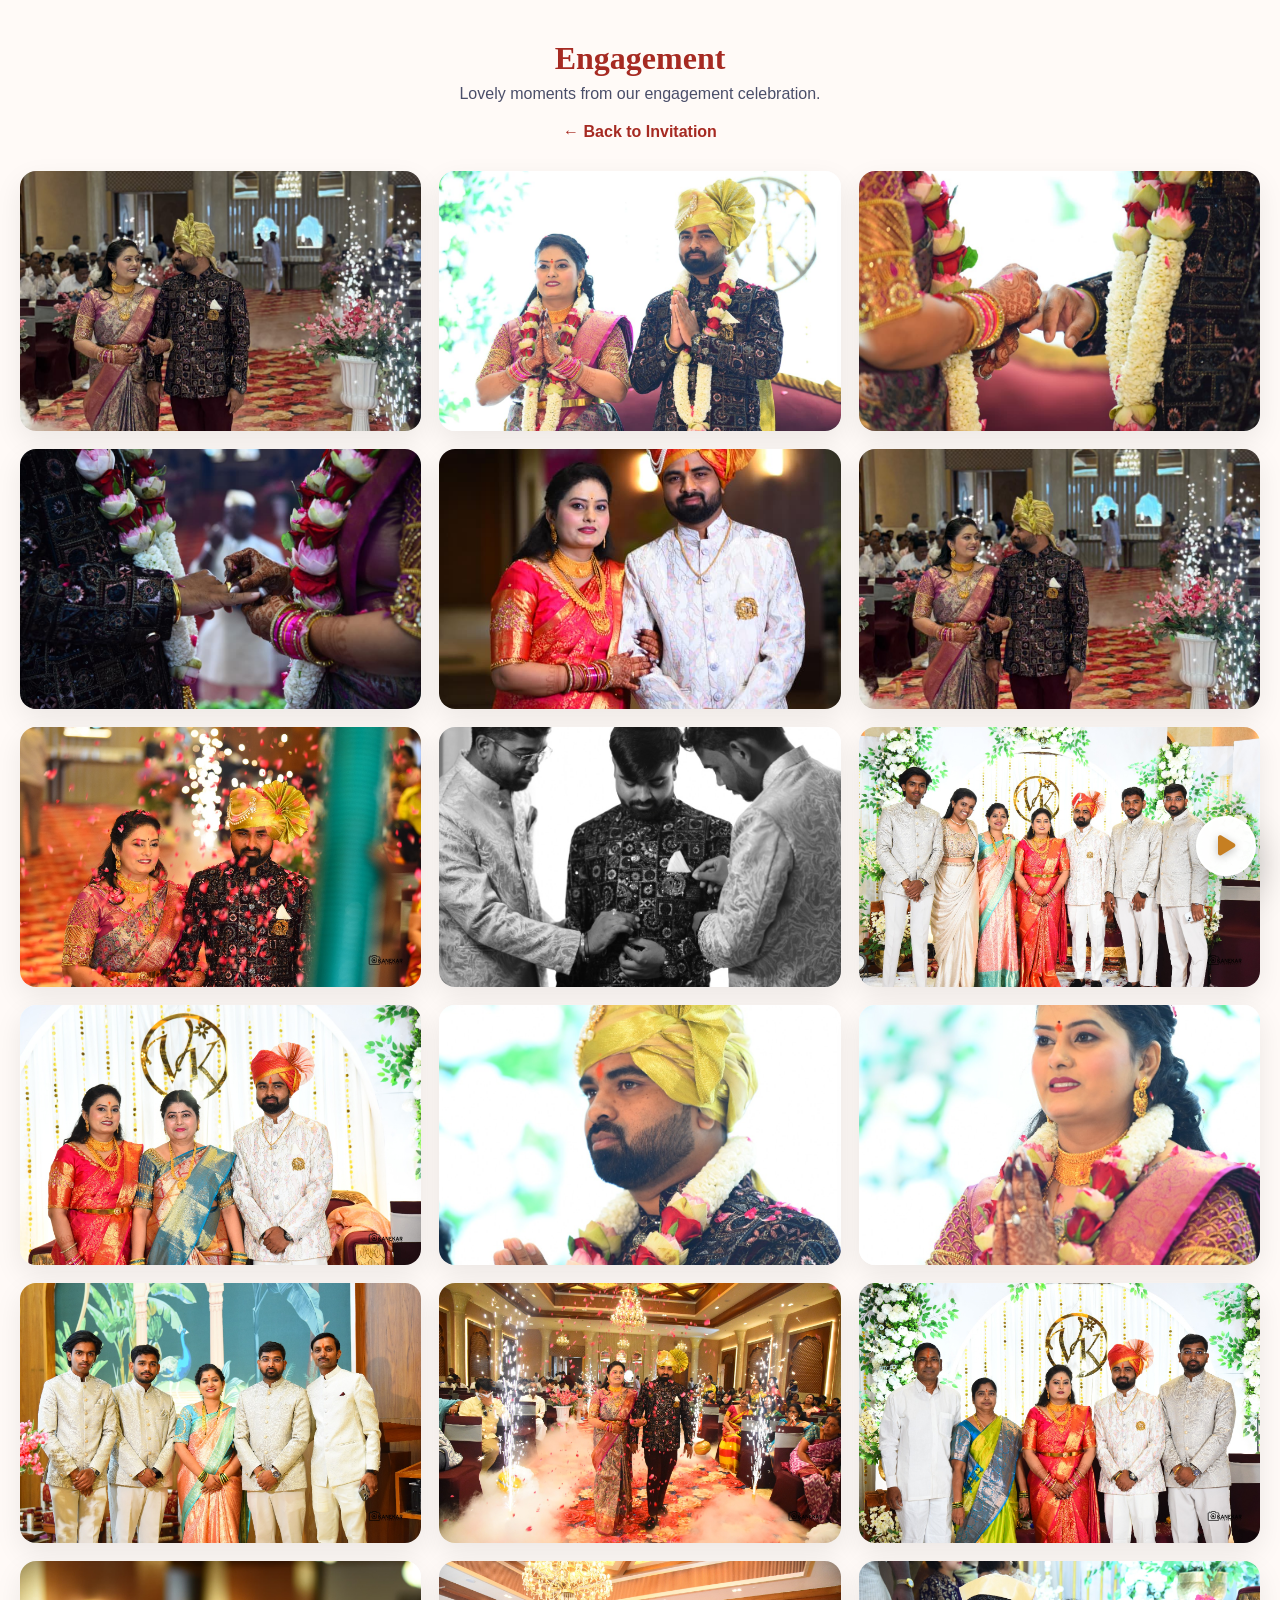
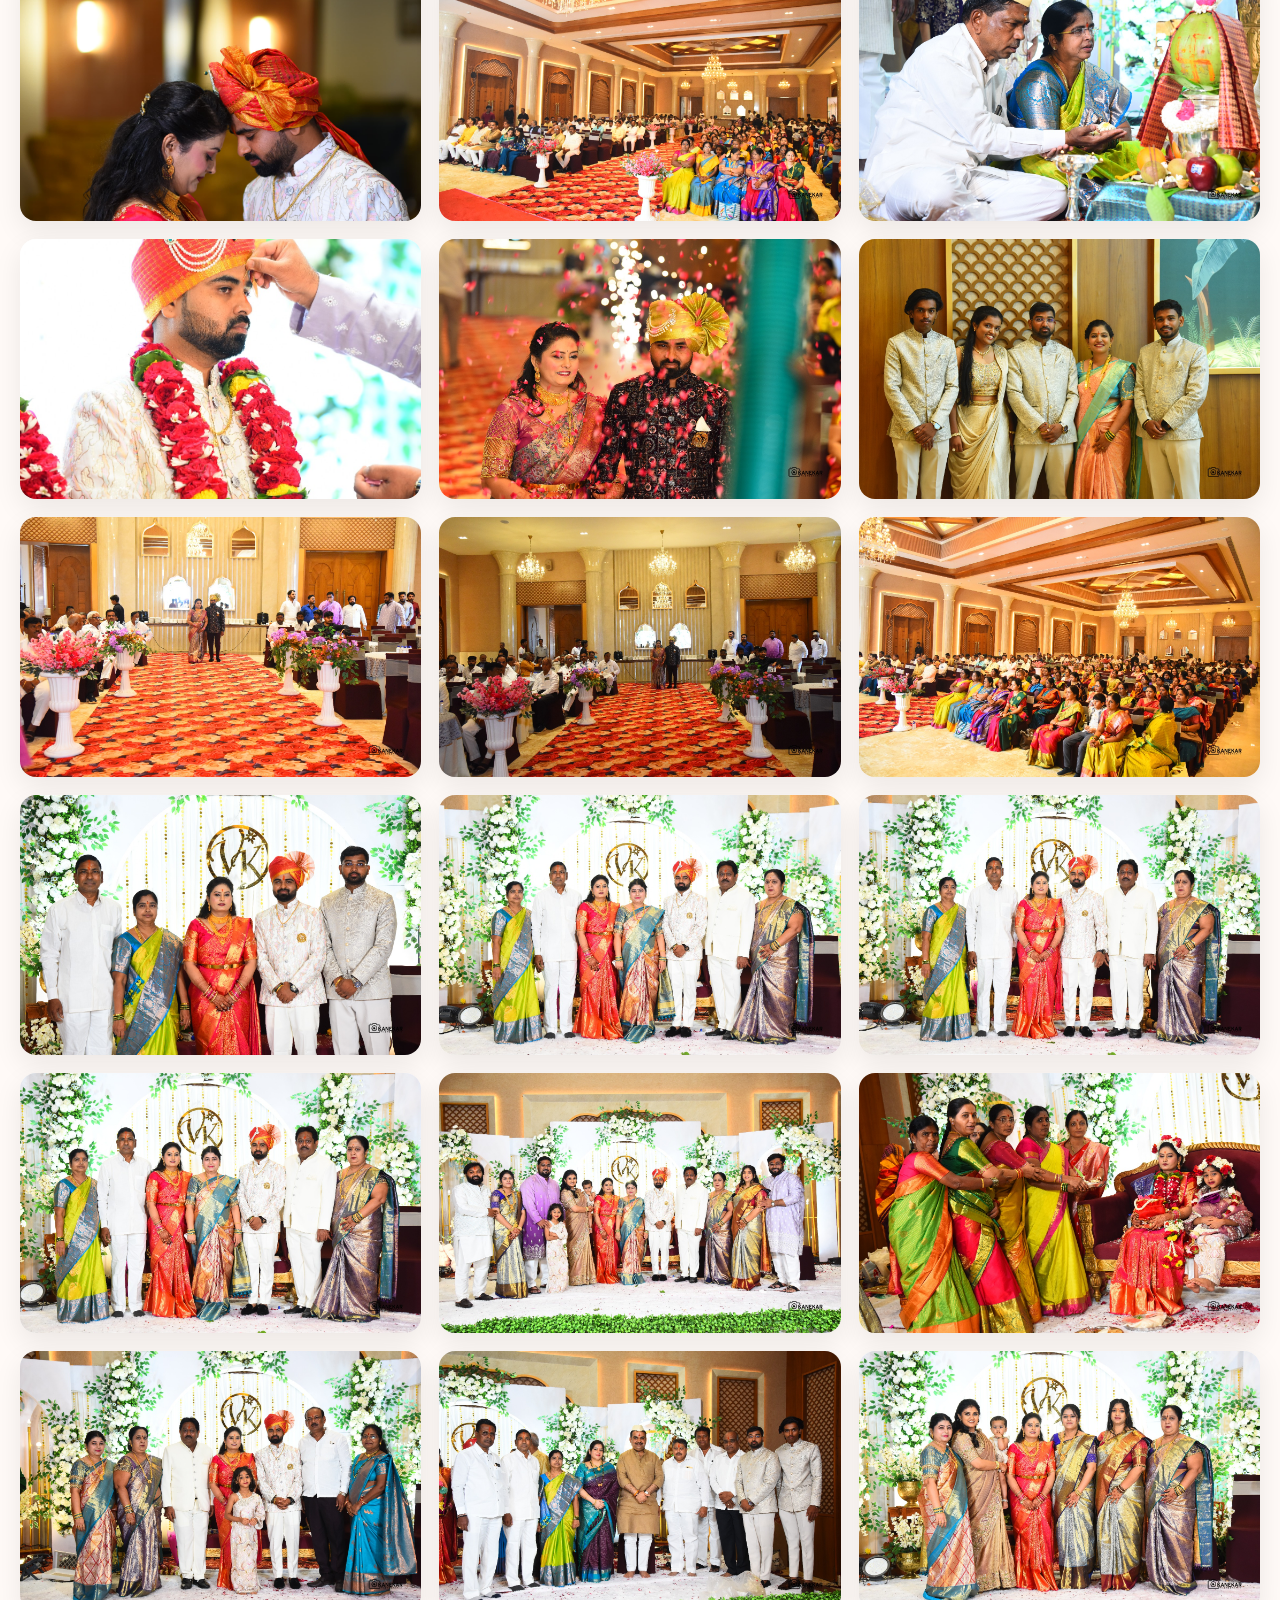
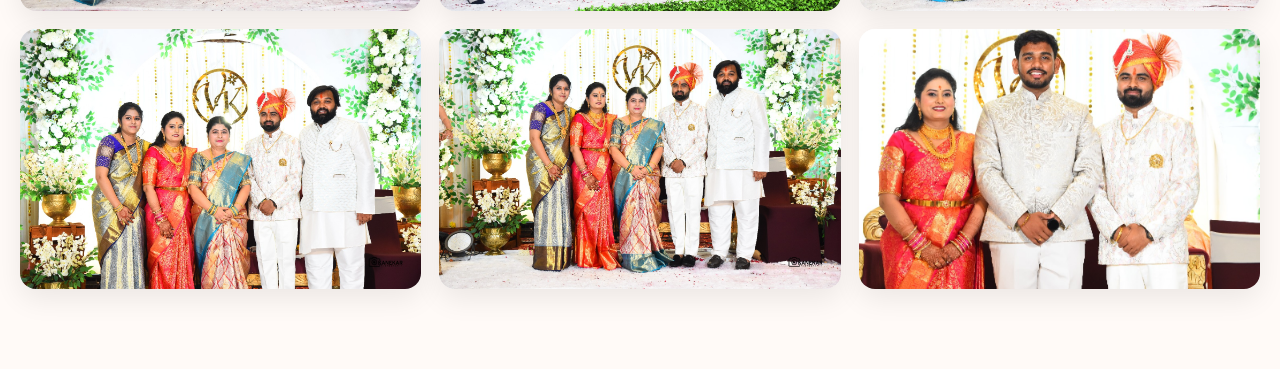
==== commit 9346283e: "Updated wedding invitation website" ====
--- a/engagement.html
+++ b/engagement.html
@@ -7,6 +7,7 @@
   <meta http-equiv="Pragma" content="no-cache">
   <meta http-equiv="Expires" content="0">
   <title>Engagement</title>
+  <link rel="stylesheet" href="https://cdnjs.cloudflare.com/ajax/libs/font-awesome/6.4.0/css/all.min.css" />
   <link rel="stylesheet" href="style.css" />
   <style>
     body { background: #fffaf7; color: #4a4e69; }
@@ -53,7 +54,27 @@
       <div class="album-card"><img src="engaagment/23.jpeg" alt="Engagement 23" loading="lazy"></div>
       <div class="album-card"><img src="engaagment/24.jpeg" alt="Engagement 24" loading="lazy"></div>
       <div class="album-card"><img src="engaagment/25.jpeg" alt="Engagement 25" loading="lazy"></div>
+      <div class="album-card"><img src="engaagment/26.jpeg" alt="Engagement 26" loading="lazy"></div>
+      <div class="album-card"><img src="engaagment/27.jpeg" alt="Engagement 27" loading="lazy"></div>
+      <div class="album-card"><img src="engaagment/28.jpeg" alt="Engagement 28" loading="lazy"></div>
+      <div class="album-card"><img src="engaagment/29.jpeg" alt="Engagement 29" loading="lazy"></div>
+      <div class="album-card"><img src="engaagment/30.jpeg" alt="Engagement 30" loading="lazy"></div>
+      <div class="album-card"><img src="engaagment/31.jpeg" alt="Engagement 31" loading="lazy"></div>
+      <div class="album-card"><img src="engaagment/32.jpeg" alt="Engagement 32" loading="lazy"></div>
+      <div class="album-card"><img src="engaagment/33.jpeg" alt="Engagement 33" loading="lazy"></div>
+      <div class="album-card"><img src="engaagment/34.jpeg" alt="Engagement 34" loading="lazy"></div>
+      <div class="album-card"><img src="engaagment/35.jpeg" alt="Engagement 35" loading="lazy"></div>
+      <div class="album-card"><img src="engaagment/36.jpeg" alt="Engagement 36" loading="lazy"></div>
+
     </div>
   </div>
+  <audio id="bg-music" loop preload="none">
+    <source src="sangu%20audio.mpeg" type="audio/mpeg">
+  </audio>
+  <button id="music-toggle" class="music-toggle" title="Play or pause music" aria-label="Play or pause music">
+    <i class="fa-solid fa-circle-play"></i>
+    <span>Music</span>
+  </button>
+  <script src="script.js"></script>
 </body>
 </html>
--- a/style.css
+++ b/style.css
@@ -22,6 +22,10 @@
     background-color: var(--bg-light);
     color: var(--text-dark);
     overflow-x: hidden;
+}
+
+#main-content {
+    padding-bottom: 110px;
 }
 
 /* --- 💫 LOADER ANIMATION --- */
@@ -1216,12 +1220,11 @@
 
 .invitee-background {
     position: relative;
-    min-height: 860px;
+    min-height: min(920px, 82vh);
     border-radius: 24px;
     overflow: hidden;
-    background: #0d090a url('family section.jpeg') center center/cover no-repeat;
-    background-position: center center;
-    background-size: cover;
+    background: #0d090a url('family section.jpeg') center top/contain no-repeat;
+    background-color: #0d090a;
     box-shadow: 0 20px 60px rgba(0,0,0,0.28);
 }
 
@@ -1230,11 +1233,32 @@
     inset: 0;
     display: flex;
     flex-direction: column;
-    justify-content: center;
+    justify-content: flex-end;
     align-items: center;
     text-align: center;
-    padding: 40px 28px;
-    background: linear-gradient(180deg, rgba(8, 6, 6, 0.88), rgba(8, 6, 6, 0.42));
+    padding: 32px 24px 36px;
+    background: linear-gradient(180deg, rgba(8, 6, 6, 0.08), rgba(8, 6, 6, 0.78));
+}
+
+.invitee-section .section-title,
+.invitee-section .section-subtitle,
+.invitee-note {
+    position: relative;
+    z-index: 1;
+}
+
+.invitee-section .section-title {
+    margin-top: 10px;
+}
+
+.invitee-section .section-subtitle {
+    margin-bottom: 18px;
+}
+
+.invitee-note {
+    max-width: 760px;
+    margin-top: 8px;
+    padding: 0 10px;
 }
 
 .invitee-section .section-title {
@@ -1268,8 +1292,9 @@
     max-width: 1200px;
     margin: 24px auto 0;
     display: grid;
-    grid-template-columns: repeat(4, 1fr);
+    grid-template-columns: repeat(auto-fit, minmax(220px, 1fr));
     gap: 18px;
+    align-items: stretch;
 }
 
 .gallery-preview-card,
@@ -1278,12 +1303,15 @@
     overflow: hidden;
     box-shadow: 0 10px 28px rgba(0,0,0,0.08);
     background: #fff;
+    display: flex;
+    min-height: 100%;
 }
 
 .gallery-preview-card img,
 .celebration-card img {
     width: 100%;
-    height: 260px;
+    min-height: 260px;
+    height: 100%;
     object-fit: cover;
     display: block;
 }
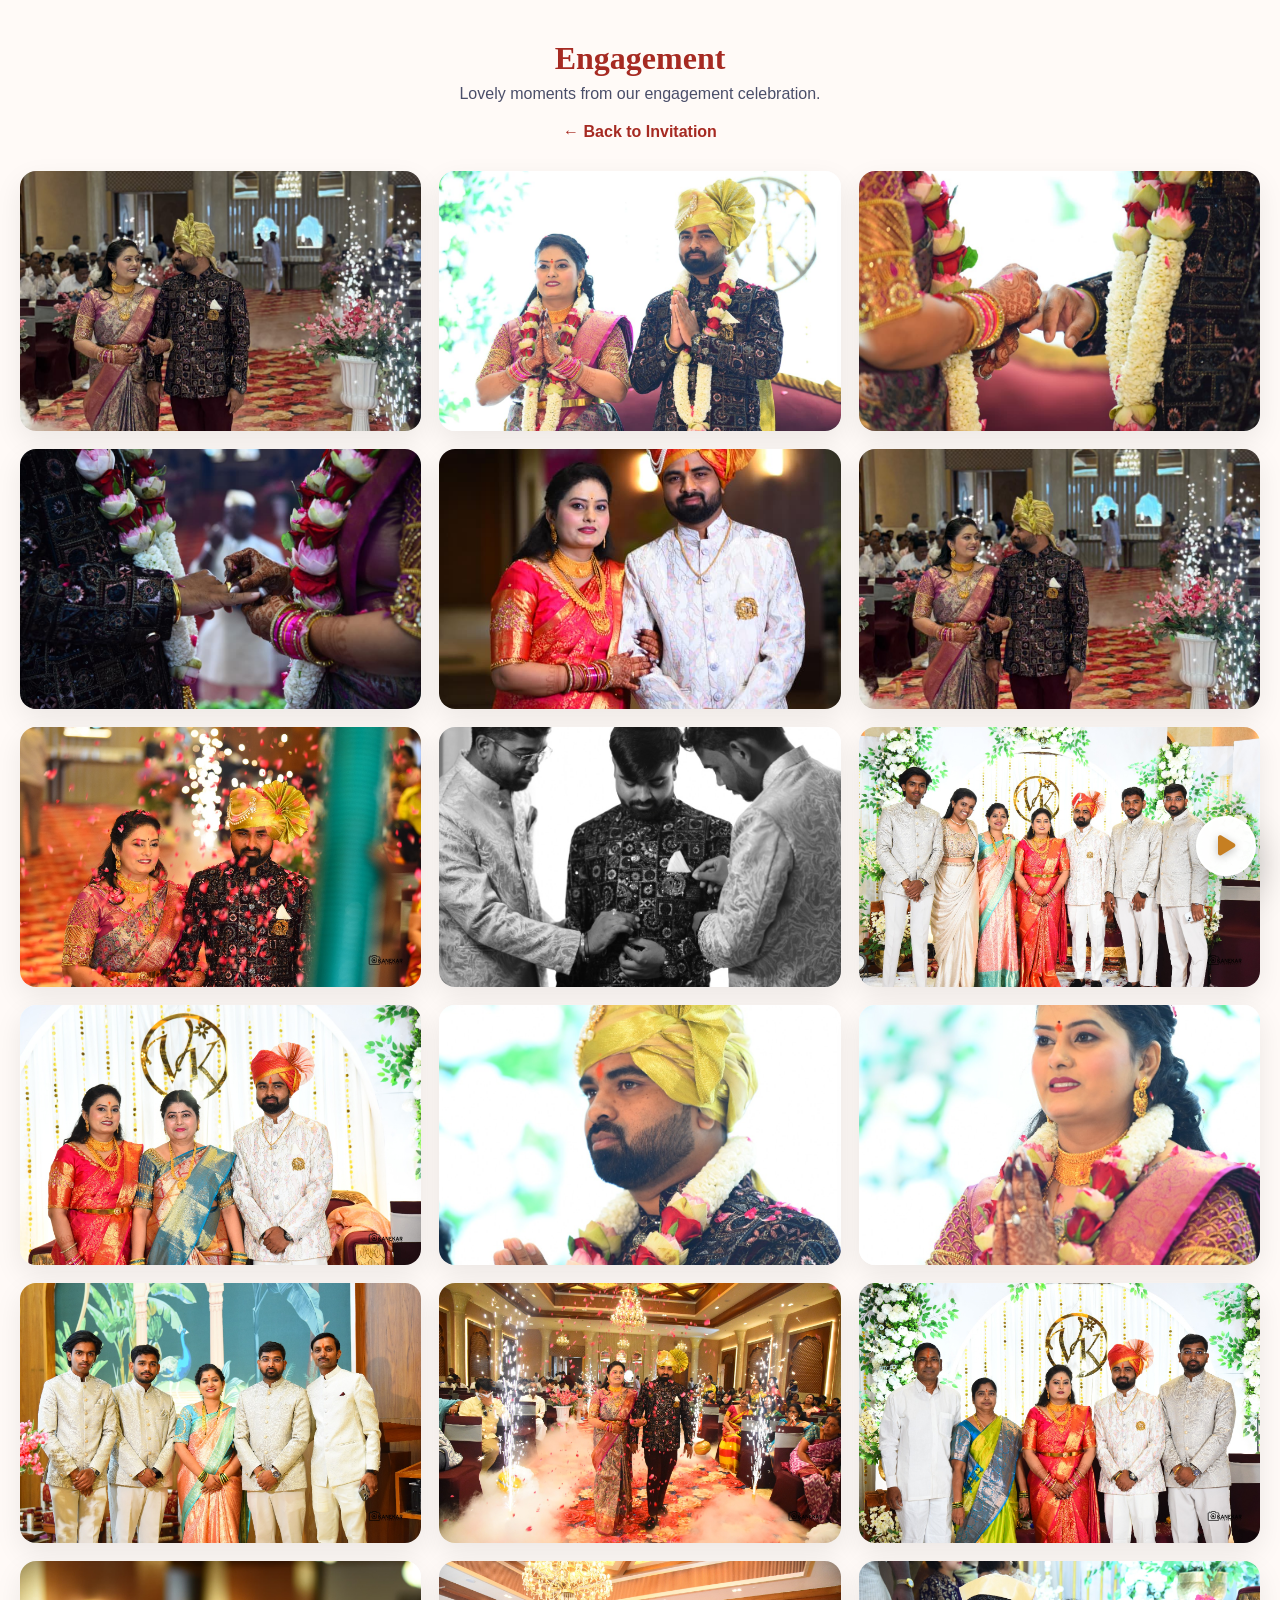
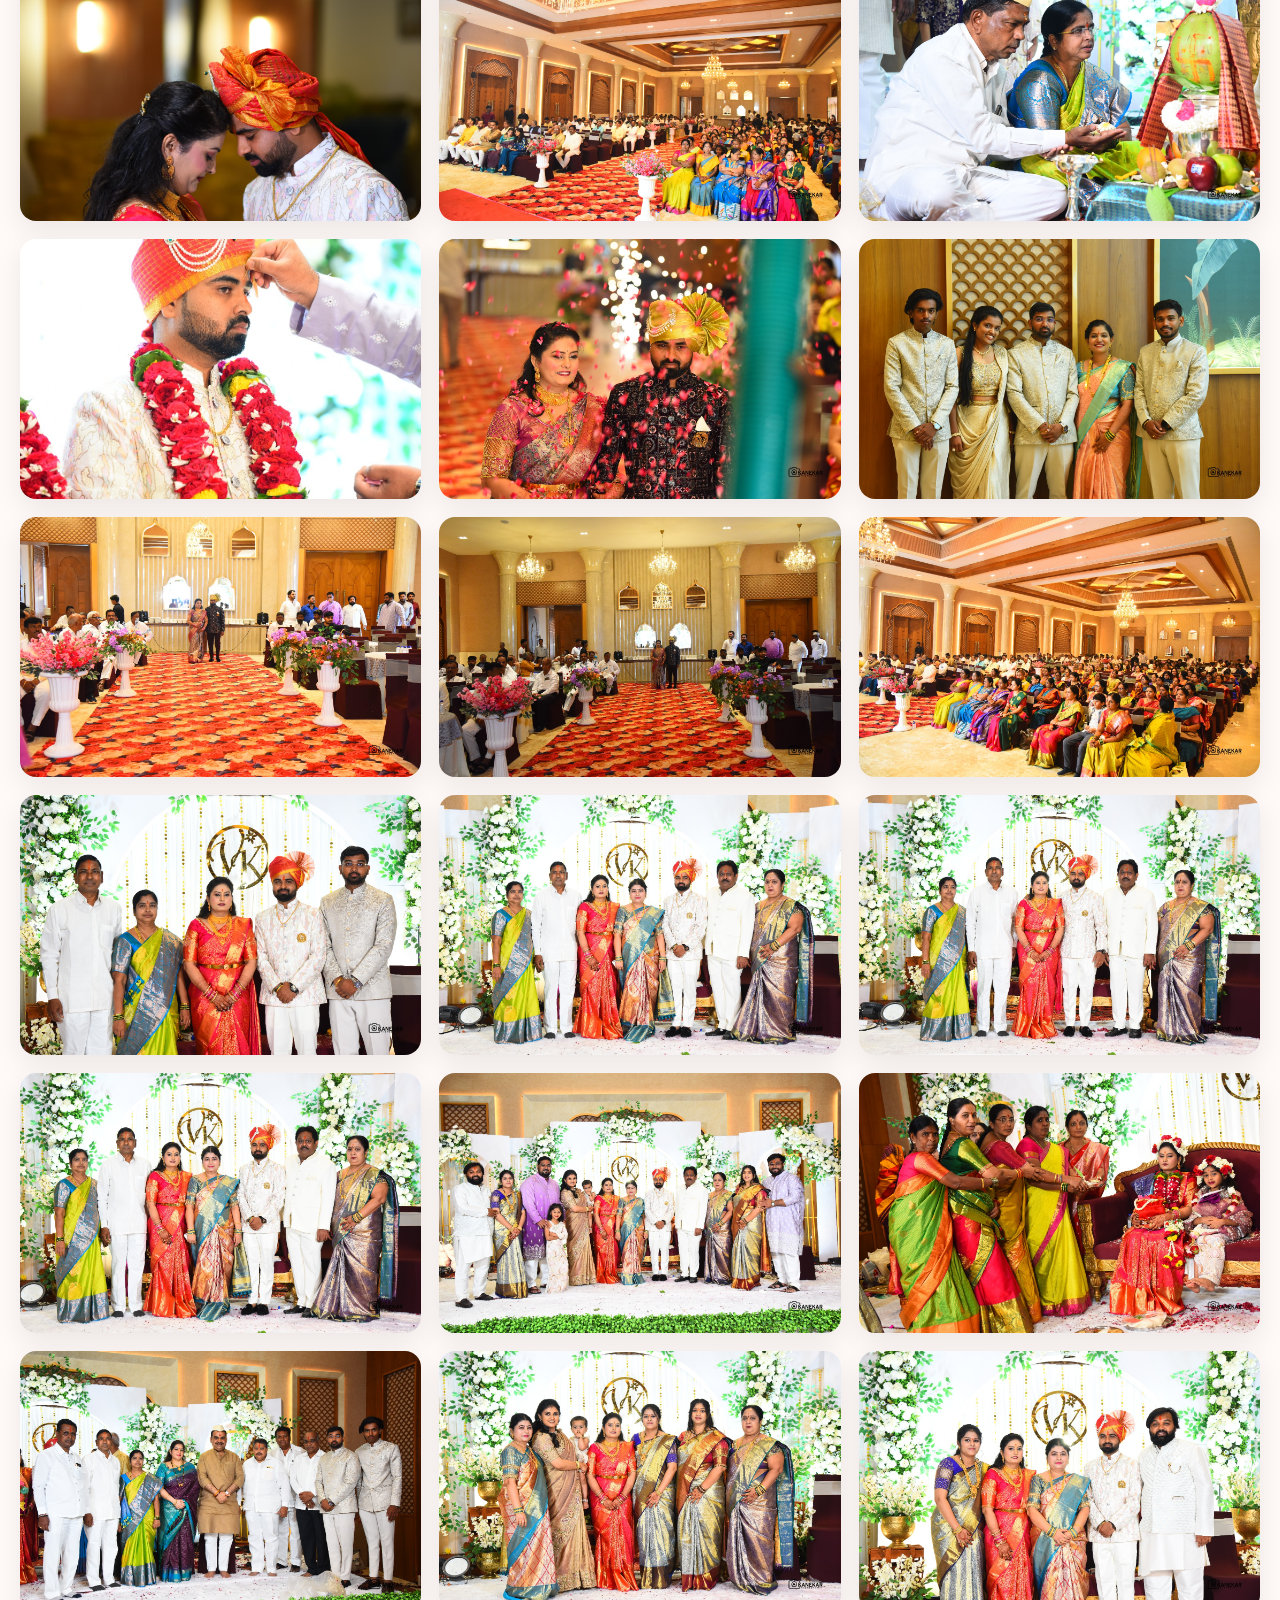
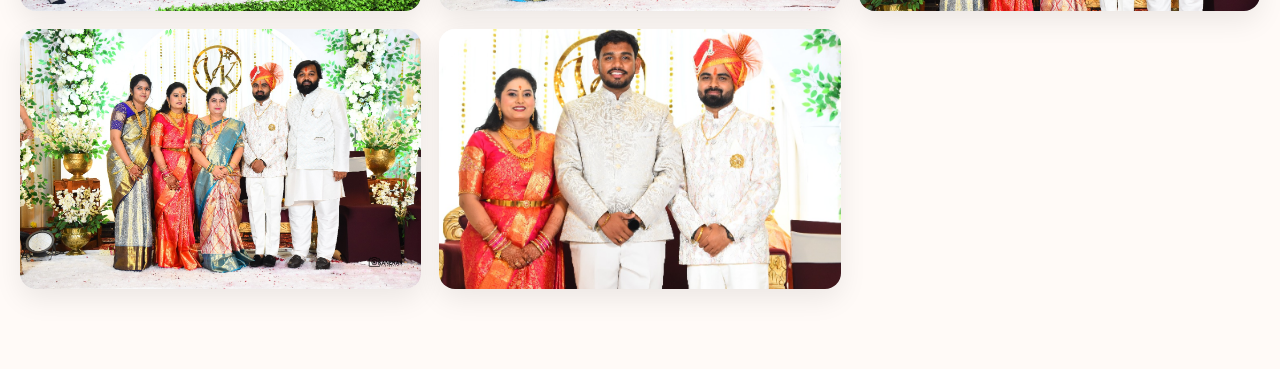
==== commit 30b78f04: "Fix browser cache" ====
--- a/engagement.html
+++ b/engagement.html
@@ -8,7 +8,7 @@
   <meta http-equiv="Expires" content="0">
   <title>Engagement</title>
   <link rel="stylesheet" href="https://cdnjs.cloudflare.com/ajax/libs/font-awesome/6.4.0/css/all.min.css" />
-  <link rel="stylesheet" href="style.css" />
+  <link rel="stylesheet" href="style.css?v=7" />
   <style>
     body { background: #fffaf7; color: #4a4e69; }
     .album-page { max-width: 1400px; margin: 0 auto; padding: 40px 20px 80px; }
@@ -22,13 +22,14 @@
   </style>
 </head>
 <body>
-  <div class="album-page">
-    <div class="album-header">
-      <h1>Engagement</h1>
-      <p>Lovely moments from our engagement celebration.</p>
-      <a class="back-link" href="index.html">← Back to Invitation</a>
-    </div>
-    <div class="album-grid">
+  <div id="page-content">
+    <div class="album-page">
+      <div class="album-header">
+        <h1>Engagement</h1>
+        <p>Lovely moments from our engagement celebration.</p>
+        <a class="back-link" href="index.html">← Back to Invitation</a>
+      </div>
+      <div class="album-grid">
       <div class="album-card"><img src="engaagment/1.jpeg" alt="Engagement 1" loading="lazy"></div>
       <div class="album-card"><img src="engaagment/2.jpeg" alt="Engagement 2" loading="lazy"></div>
       <div class="album-card"><img src="engaagment/3.jpeg" alt="Engagement 3" loading="lazy"></div>
@@ -59,13 +60,13 @@
       <div class="album-card"><img src="engaagment/28.jpeg" alt="Engagement 28" loading="lazy"></div>
       <div class="album-card"><img src="engaagment/29.jpeg" alt="Engagement 29" loading="lazy"></div>
       <div class="album-card"><img src="engaagment/30.jpeg" alt="Engagement 30" loading="lazy"></div>
-      <div class="album-card"><img src="engaagment/31.jpeg" alt="Engagement 31" loading="lazy"></div>
       <div class="album-card"><img src="engaagment/32.jpeg" alt="Engagement 32" loading="lazy"></div>
       <div class="album-card"><img src="engaagment/33.jpeg" alt="Engagement 33" loading="lazy"></div>
       <div class="album-card"><img src="engaagment/34.jpeg" alt="Engagement 34" loading="lazy"></div>
       <div class="album-card"><img src="engaagment/35.jpeg" alt="Engagement 35" loading="lazy"></div>
       <div class="album-card"><img src="engaagment/36.jpeg" alt="Engagement 36" loading="lazy"></div>
 
+      </div>
     </div>
   </div>
   <audio id="bg-music" loop preload="none">
@@ -75,6 +76,6 @@
     <i class="fa-solid fa-circle-play"></i>
     <span>Music</span>
   </button>
-  <script src="script.js"></script>
+  <script src="script.js?v=7"></script>
 </body>
 </html>
--- a/style.css
+++ b/style.css
@@ -1072,10 +1072,10 @@
     inset: 0;
     display: flex;
     flex-direction: column;
-    justify-content: center;
+    justify-content: flex-end;   /* Move content to bottom */
     align-items: center;
     padding: 28px;
-    text-align: center;
+    padding-bottom: 40px;         /* Distance from bottom */
     background: linear-gradient(135deg, rgba(8, 5, 5, 0.25), rgba(8, 5, 5, 0.82));
 }
 
